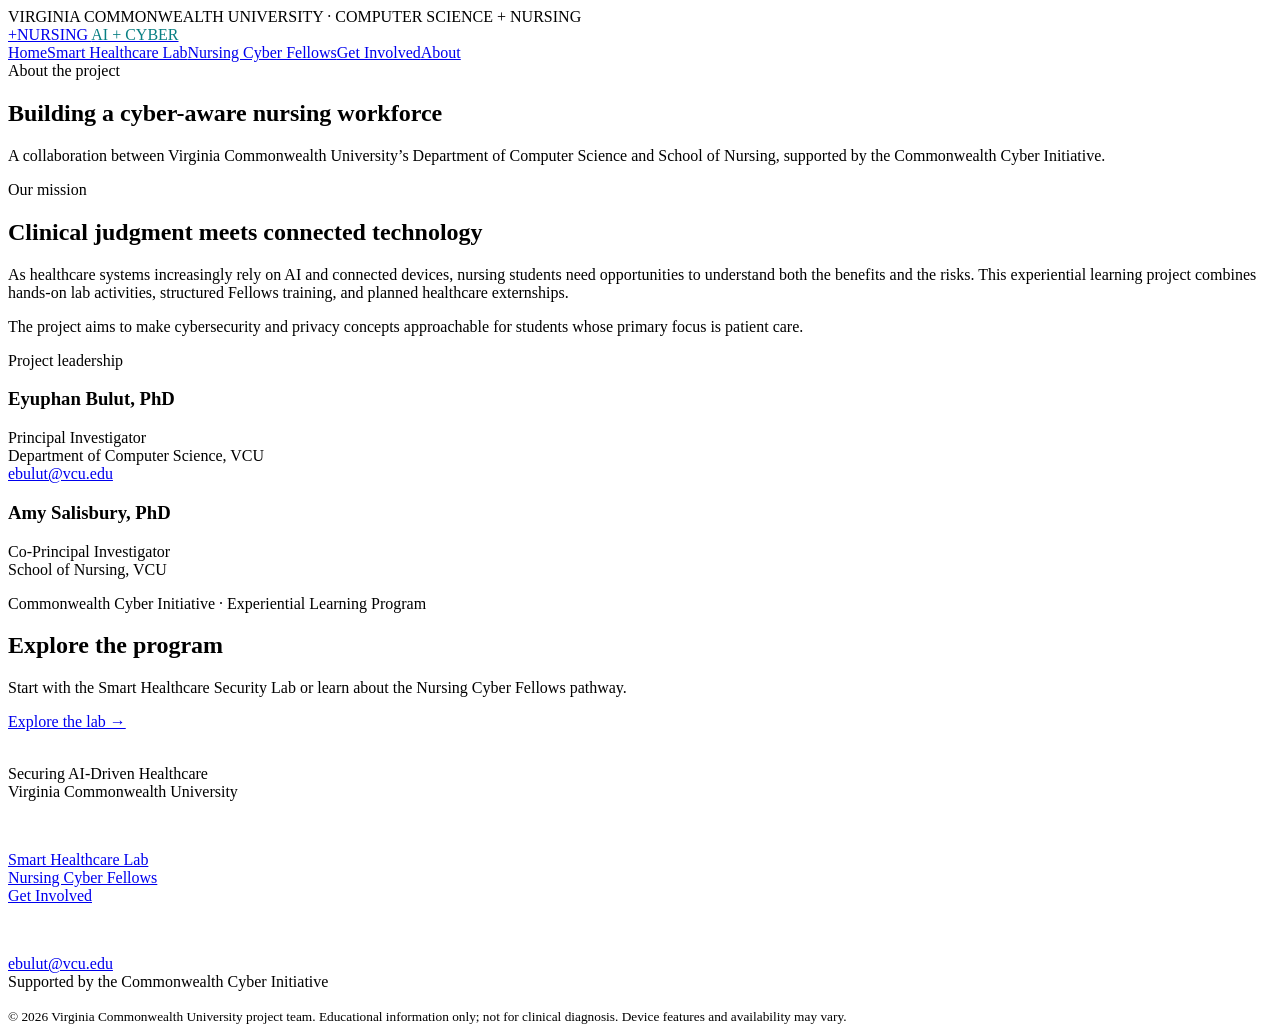
==== about.html @ 28e36e4e "Add files via upload" ====
<!doctype html><html lang="en"><head><meta charset="utf-8"><meta name="viewport" content="width=device-width,initial-scale=1"><meta name="description" content="About the VCU project Securing AI-Driven Healthcare."><title>About | Nursing AI + Cyber</title><link rel="stylesheet" href="assets/style.css"><link rel="icon" href="assets/beam.svg" type="image/svg+xml"></head><body><div class="topline">VIRGINIA COMMONWEALTH UNIVERSITY · COMPUTER SCIENCE + NURSING</div><header class="nav"><div class="container navinner"><a class="brand" href="index.html"><span class="brandmark">+</span><span>NURSING <span style="color:#087f83">AI + CYBER</span></span></a><nav class="links" aria-label="Main navigation"><a class="" href="index.html">Home</a><a class="" href="lab.html">Smart Healthcare Lab</a><a class="" href="fellows.html">Nursing Cyber Fellows</a><a class="" href="get-involved.html">Get Involved</a><a class="active" href="about.html">About</a></nav></div></header><main><section class="pagehead"><div class="container"><div class="eyebrow">About the project</div><h1>Building a cyber-aware nursing workforce</h1><p class="lead">A collaboration between Virginia Commonwealth University’s Department of Computer Science and School of Nursing, supported by the Commonwealth Cyber Initiative.</p></div></section><section class="section"><div class="container"><div class="grid2"><div><div class="eyebrow">Our mission</div><h2>Clinical judgment meets connected technology</h2><p>As healthcare systems increasingly rely on AI and connected devices, nursing students need opportunities to understand both the benefits and the risks. This experiential learning project combines hands-on lab activities, structured Fellows training, and planned healthcare externships.</p><p>The project aims to make cybersecurity and privacy concepts approachable for students whose primary focus is patient care.</p></div><div class="card"><div class="eyebrow">Project leadership</div><h3>Eyuphan Bulut, PhD</h3><p>Principal Investigator<br>Department of Computer Science, VCU<br><a href="mailto:ebulut@vcu.edu">ebulut@vcu.edu</a></p><h3>Amy Salisbury, PhD</h3><p>Co-Principal Investigator<br>School of Nursing, VCU</p><div class="tag">Commonwealth Cyber Initiative · Experiential Learning Program</div></div></div></div></section><section class="section alt"><div class="container"><div class="banner"><div><h2>Explore the program</h2><p>Start with the Smart Healthcare Security Lab or learn about the Nursing Cyber Fellows pathway.</p></div><a class="btn" href="lab.html">Explore the lab →</a></div></div></section></main><footer class="footer"><div class="container"><div class="footergrid"><div><strong style="color:white">Nursing AI + Cyber</strong><p class="mini">Securing AI-Driven Healthcare<br>Virginia Commonwealth University</p></div><div><strong style="color:white">Explore</strong><p class="mini"><a href="lab.html">Smart Healthcare Lab</a><br><a href="fellows.html">Nursing Cyber Fellows</a><br><a href="get-involved.html">Get Involved</a></p></div><div><strong style="color:white">Contact</strong><p class="mini"><a href="mailto:ebulut@vcu.edu">ebulut@vcu.edu</a><br>Supported by the Commonwealth Cyber Initiative</p></div></div><small>© 2026 Virginia Commonwealth University project team. Educational information only; not for clinical diagnosis. Device features and availability may vary.</small></div></footer></body></html>
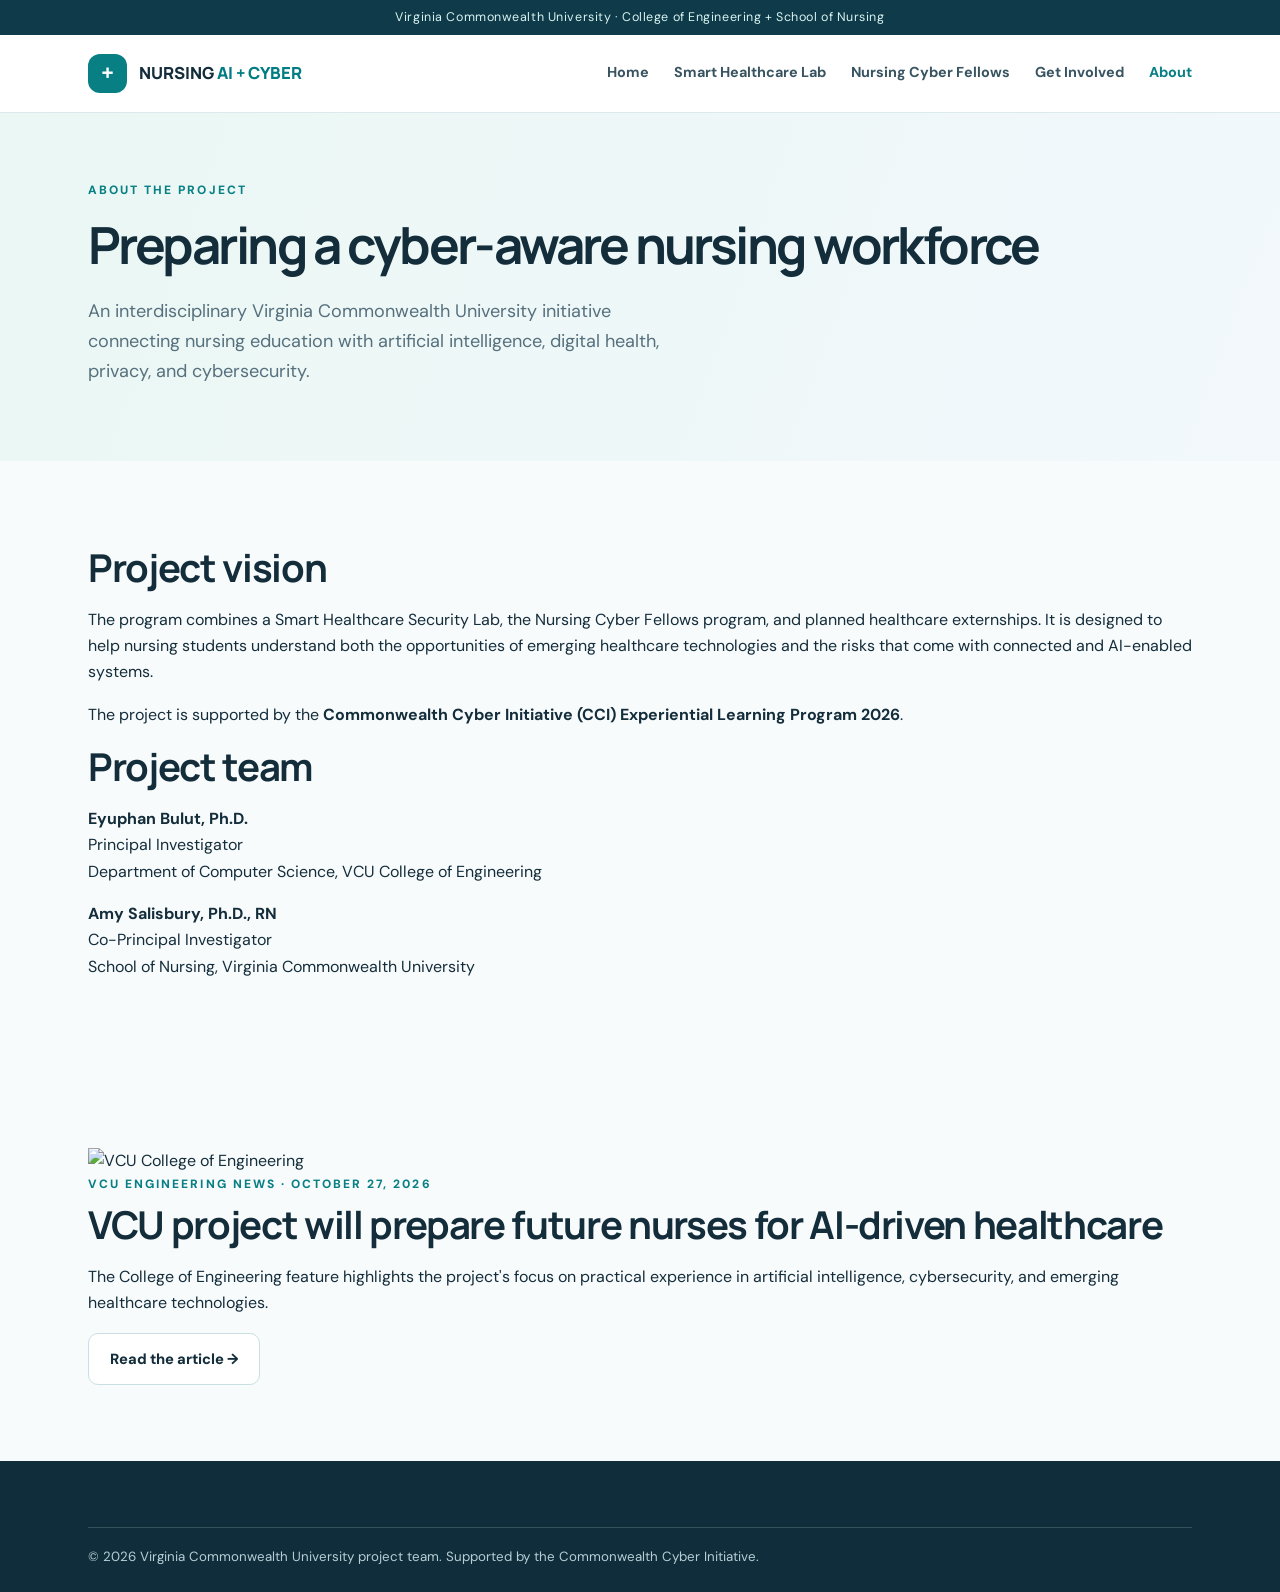
==== commit 469d23df: "Add files via upload" ====
--- a/about.html
+++ b/about.html
@@ -1 +1 @@
-<!doctype html><html lang="en"><head><meta charset="utf-8"><meta name="viewport" content="width=device-width,initial-scale=1"><meta name="description" content="About the VCU project Securing AI-Driven Healthcare."><title>About | Nursing AI + Cyber</title><link rel="stylesheet" href="assets/style.css"><link rel="icon" href="assets/beam.svg" type="image/svg+xml"></head><body><div class="topline">VIRGINIA COMMONWEALTH UNIVERSITY · COMPUTER SCIENCE + NURSING</div><header class="nav"><div class="container navinner"><a class="brand" href="index.html"><span class="brandmark">+</span><span>NURSING <span style="color:#087f83">AI + CYBER</span></span></a><nav class="links" aria-label="Main navigation"><a class="" href="index.html">Home</a><a class="" href="lab.html">Smart Healthcare Lab</a><a class="" href="fellows.html">Nursing Cyber Fellows</a><a class="" href="get-involved.html">Get Involved</a><a class="active" href="about.html">About</a></nav></div></header><main><section class="pagehead"><div class="container"><div class="eyebrow">About the project</div><h1>Building a cyber-aware nursing workforce</h1><p class="lead">A collaboration between Virginia Commonwealth University’s Department of Computer Science and School of Nursing, supported by the Commonwealth Cyber Initiative.</p></div></section><section class="section"><div class="container"><div class="grid2"><div><div class="eyebrow">Our mission</div><h2>Clinical judgment meets connected technology</h2><p>As healthcare systems increasingly rely on AI and connected devices, nursing students need opportunities to understand both the benefits and the risks. This experiential learning project combines hands-on lab activities, structured Fellows training, and planned healthcare externships.</p><p>The project aims to make cybersecurity and privacy concepts approachable for students whose primary focus is patient care.</p></div><div class="card"><div class="eyebrow">Project leadership</div><h3>Eyuphan Bulut, PhD</h3><p>Principal Investigator<br>Department of Computer Science, VCU<br><a href="mailto:ebulut@vcu.edu">ebulut@vcu.edu</a></p><h3>Amy Salisbury, PhD</h3><p>Co-Principal Investigator<br>School of Nursing, VCU</p><div class="tag">Commonwealth Cyber Initiative · Experiential Learning Program</div></div></div></div></section><section class="section alt"><div class="container"><div class="banner"><div><h2>Explore the program</h2><p>Start with the Smart Healthcare Security Lab or learn about the Nursing Cyber Fellows pathway.</p></div><a class="btn" href="lab.html">Explore the lab →</a></div></div></section></main><footer class="footer"><div class="container"><div class="footergrid"><div><strong style="color:white">Nursing AI + Cyber</strong><p class="mini">Securing AI-Driven Healthcare<br>Virginia Commonwealth University</p></div><div><strong style="color:white">Explore</strong><p class="mini"><a href="lab.html">Smart Healthcare Lab</a><br><a href="fellows.html">Nursing Cyber Fellows</a><br><a href="get-involved.html">Get Involved</a></p></div><div><strong style="color:white">Contact</strong><p class="mini"><a href="mailto:ebulut@vcu.edu">ebulut@vcu.edu</a><br>Supported by the Commonwealth Cyber Initiative</p></div></div><small>© 2026 Virginia Commonwealth University project team. Educational information only; not for clinical diagnosis. Device features and availability may vary.</small></div></footer></body></html>+<!doctype html><html lang="en"><head><meta charset="utf-8"><meta name="viewport" content="width=device-width,initial-scale=1"><title>About | Nursing AI + Cyber</title><link rel="stylesheet" href="assets/style.css"></head><body><div class="topline">Virginia Commonwealth University · College of Engineering + School of Nursing</div><header class="nav"><div class="container navinner"><a class="brand" href="index.html"><span class="brandmark">+</span><span>NURSING <span style="color:#007c83">AI + CYBER</span></span></a><nav class="links"><a href="index.html">Home</a><a href="lab.html">Smart Healthcare Lab</a><a href="fellows.html">Nursing Cyber Fellows</a><a href="get-involved.html">Get Involved</a><a class="active" href="about.html">About</a></nav></div></header><main><section class="pagehead"><div class="container"><div class="eyebrow">About the project</div><h1>Preparing a cyber-aware nursing workforce</h1><p class="lead">An interdisciplinary Virginia Commonwealth University initiative connecting nursing education with artificial intelligence, digital health, privacy, and cybersecurity.</p></div></section><section class="section"><div class="container"><div class="two-col"><div><h2>Project vision</h2><p>The program combines a Smart Healthcare Security Lab, the Nursing Cyber Fellows program, and planned healthcare externships. It is designed to help nursing students understand both the opportunities of emerging healthcare technologies and the risks that come with connected and AI-enabled systems.</p><p>The project is supported by the <strong>Commonwealth Cyber Initiative (CCI) Experiential Learning Program 2026</strong>.</p></div><div><h2>Project team</h2><p><strong>Eyuphan Bulut, Ph.D.</strong><br>Principal Investigator<br>Department of Computer Science, VCU College of Engineering</p><p><strong>Amy Salisbury, Ph.D., RN</strong><br>Co-Principal Investigator<br>School of Nursing, Virginia Commonwealth University</p></div></div></div></section><section class="section soft"><div class="container"><div class="news-card"><img src="https://blogs.vcu.edu/engineering/wp-content/uploads/sites/1088/2023/09/cropped-ERB-front-day.jpg" alt="VCU College of Engineering"><div class="body"><div class="eyebrow">VCU Engineering News · October 27, 2026</div><h2>VCU project will prepare future nurses for AI-driven healthcare</h2><p>The College of Engineering feature highlights the project's focus on practical experience in artificial intelligence, cybersecurity, and emerging healthcare technologies.</p><a class="btn secondary" target="_blank" rel="noopener" href="https://blogs.vcu.edu/engineering/2026/10/27/vcu-project-will-prepare-future-nurses-for-ai-driven-healthcare/">Read the article →</a></div></div></div></section></main><footer class="footer"><div class="container"><small>© 2026 Virginia Commonwealth University project team. Supported by the Commonwealth Cyber Initiative.</small></div></footer></body></html>
--- a/assets/style.css
+++ b/assets/style.css
@@ -0,0 +1,2 @@
+@import url('https://fonts.googleapis.com/css2?family=DM+Sans:wght@400;500;600;700&family=Manrope:wght@400;500;600;700;800&display=swap');
+:root{--ink:#142d3b;--muted:#57707d;--teal:#087f83;--mint:#e9f7f3;--blue:#eaf2fa;--border:#dce9ed;--bg:#f8fbfc;--white:#fff}*{box-sizing:border-box}html{scroll-behavior:smooth}body{margin:0;background:var(--bg);color:var(--ink);font-family:'DM Sans',Arial,sans-serif;line-height:1.65}h1,h2,h3,.brand{font-family:Manrope,Arial,sans-serif;line-height:1.19}h1{font-size:clamp(2.5rem,5vw,4.4rem);letter-spacing:-.05em;margin:14px 0 22px}h2{font-size:clamp(1.8rem,3vw,2.55rem);letter-spacing:-.035em;margin:8px 0 16px}h3{font-size:1.15rem;margin:8px 0 9px}p{margin:0 0 16px}a{color:var(--teal)}.container{max-width:1160px;margin:auto;padding:0 28px}.topline{background:#0e3a4a;color:#d9f3f0;text-align:center;font-size:.78rem;padding:7px 15px;letter-spacing:.045em}.nav{background:#fff;border-bottom:1px solid var(--border);position:sticky;top:0;z-index:20}.navinner{display:flex;align-items:center;justify-content:space-between;gap:20px;min-height:77px}.brand{font-weight:800;font-size:1.04rem;text-decoration:none;color:var(--ink);display:flex;align-items:center;gap:12px}.brandmark{width:39px;height:39px;border-radius:12px;background:var(--teal);color:#fff;display:grid;place-items:center;font-size:23px}.links{display:flex;align-items:center;gap:25px}.links a{text-decoration:none;color:#385461;font-size:.9rem;font-weight:700}.links a.active,.links a:hover{color:var(--teal)}.links a.navcta{background:var(--ink);color:#fff;padding:10px 16px;border-radius:9px}.hero{background:linear-gradient(125deg,#f3faf9 0%,#fff 65%,#e9f3f8 100%);padding:86px 0 78px;overflow:hidden}.hero-grid{display:grid;grid-template-columns:1.06fr .94fr;gap:50px;align-items:center}.eyebrow{text-transform:uppercase;color:var(--teal);font-size:.75rem;font-weight:800;letter-spacing:.17em}.lead{font-size:1.13rem;color:var(--muted);max-width:610px}.actions{display:flex;gap:12px;flex-wrap:wrap;margin-top:28px}.btn{display:inline-block;background:var(--teal);color:#fff;text-decoration:none;padding:13px 21px;border-radius:10px;font-weight:800;font-size:.92rem}.btn.secondary{background:#fff;border:1px solid #c9dfe3;color:var(--ink)}.heroart{width:100%;height:auto;filter:drop-shadow(0 22px 36px rgba(13,69,79,.12))}.section{padding:76px 0}.section.alt{background:#fff}.sectionhead{max-width:720px;margin-bottom:30px}.sub{color:var(--muted);font-size:1.04rem}.grid3{display:grid;grid-template-columns:repeat(3,1fr);gap:19px}.grid2{display:grid;grid-template-columns:repeat(2,1fr);gap:19px}.card{background:#fff;border:1px solid var(--border);border-radius:17px;padding:27px;box-shadow:0 8px 24px rgba(20,60,70,.035)}.alt .card{background:#f9fcfd}.num{font-family:Manrope;font-size:2rem;color:var(--teal);font-weight:800}.pill{display:inline-block;background:#e8f5f2;color:#087f83;border-radius:30px;padding:5px 11px;font-size:.72rem;font-weight:800;letter-spacing:.04em}.card p,.muted{color:var(--muted)}.textlink{font-weight:800;text-decoration:none}.stats{display:grid;grid-template-columns:repeat(3,1fr);gap:25px;padding:29px 0;border-top:1px solid var(--border);border-bottom:1px solid var(--border)}.stat strong{font-size:1.75rem;font-family:Manrope;display:block}.stat span{color:var(--muted);font-size:.9rem}.banner{background:#123c4a;color:#fff;border-radius:22px;padding:38px 42px;display:flex;align-items:center;justify-content:space-between;gap:30px}.banner p{color:#cce4e6}.banner .btn{background:#fff;color:#123c4a}.footer{background:#102d3b;color:#b7ced6;padding:40px 0 24px}.footer a{color:#d7f3f0}.footergrid{display:flex;justify-content:space-between;gap:25px;flex-wrap:wrap}.footer small{display:block;margin-top:26px;border-top:1px solid #35515c;padding-top:18px}.pagehead{background:linear-gradient(110deg,#eaf7f4,#f2f8fc);padding:68px 0 58px}.pagehead h1{font-size:clamp(2.3rem,4vw,3.4rem)}.devicegrid{display:grid;grid-template-columns:repeat(2,1fr);gap:18px}.device{display:flex;gap:20px;align-items:flex-start}.device-icon{flex:0 0 75px;width:75px;height:75px;background:#e7f4f5;border-radius:17px;display:grid;place-items:center}.device-icon img{width:57px;height:57px}.device h3{margin-top:0}.device p{font-size:.92rem}.device .question{font-size:.87rem;border-top:1px solid var(--border);padding-top:11px;color:#345967}.tag{font-size:.75rem;font-weight:800;color:var(--teal);letter-spacing:.06em;text-transform:uppercase}.notice{border-left:4px solid var(--teal);background:#eaf7f4;padding:16px 20px;border-radius:0 10px 10px 0;color:#315662}.steps{counter-reset:step}.step{padding:17px 0;border-bottom:1px solid var(--border)}.step strong{color:var(--teal)}.placeholder{border:1px dashed #91b9bd;background:#f3faf9;border-radius:13px;padding:22px;color:#416772}.iconrow{display:flex;align-items:center;gap:14px}.iconrow img{width:70px;height:70px}.mini{font-size:.85rem}.menu{display:none}a:focus-visible,button:focus-visible{outline:3px solid #e8ad40;outline-offset:3px}@media(max-width:800px){.hero-grid,.grid3,.grid2,.devicegrid{grid-template-columns:1fr}.hero{padding:55px 0}.heroart{max-height:360px}.links{gap:12px;flex-wrap:wrap;justify-content:flex-end}.links a{font-size:.79rem}.brand{font-size:.88rem}.navinner{padding-top:12px;padding-bottom:12px}.banner{display:block}.banner .btn{margin-top:15px}.stats{grid-template-columns:1fr;gap:12px}.section{padding:55px 0}}@media(max-width:520px){.container{padding:0 19px}.navinner{display:block}.links{justify-content:flex-start;margin-top:12px;gap:14px}.links a.navcta{padding:6px 9px}.device{gap:12px}.device-icon{flex-basis:58px;width:58px;height:58px}.device-icon img{width:46px;height:46px}.card{padding:21px}.banner{padding:28px}}
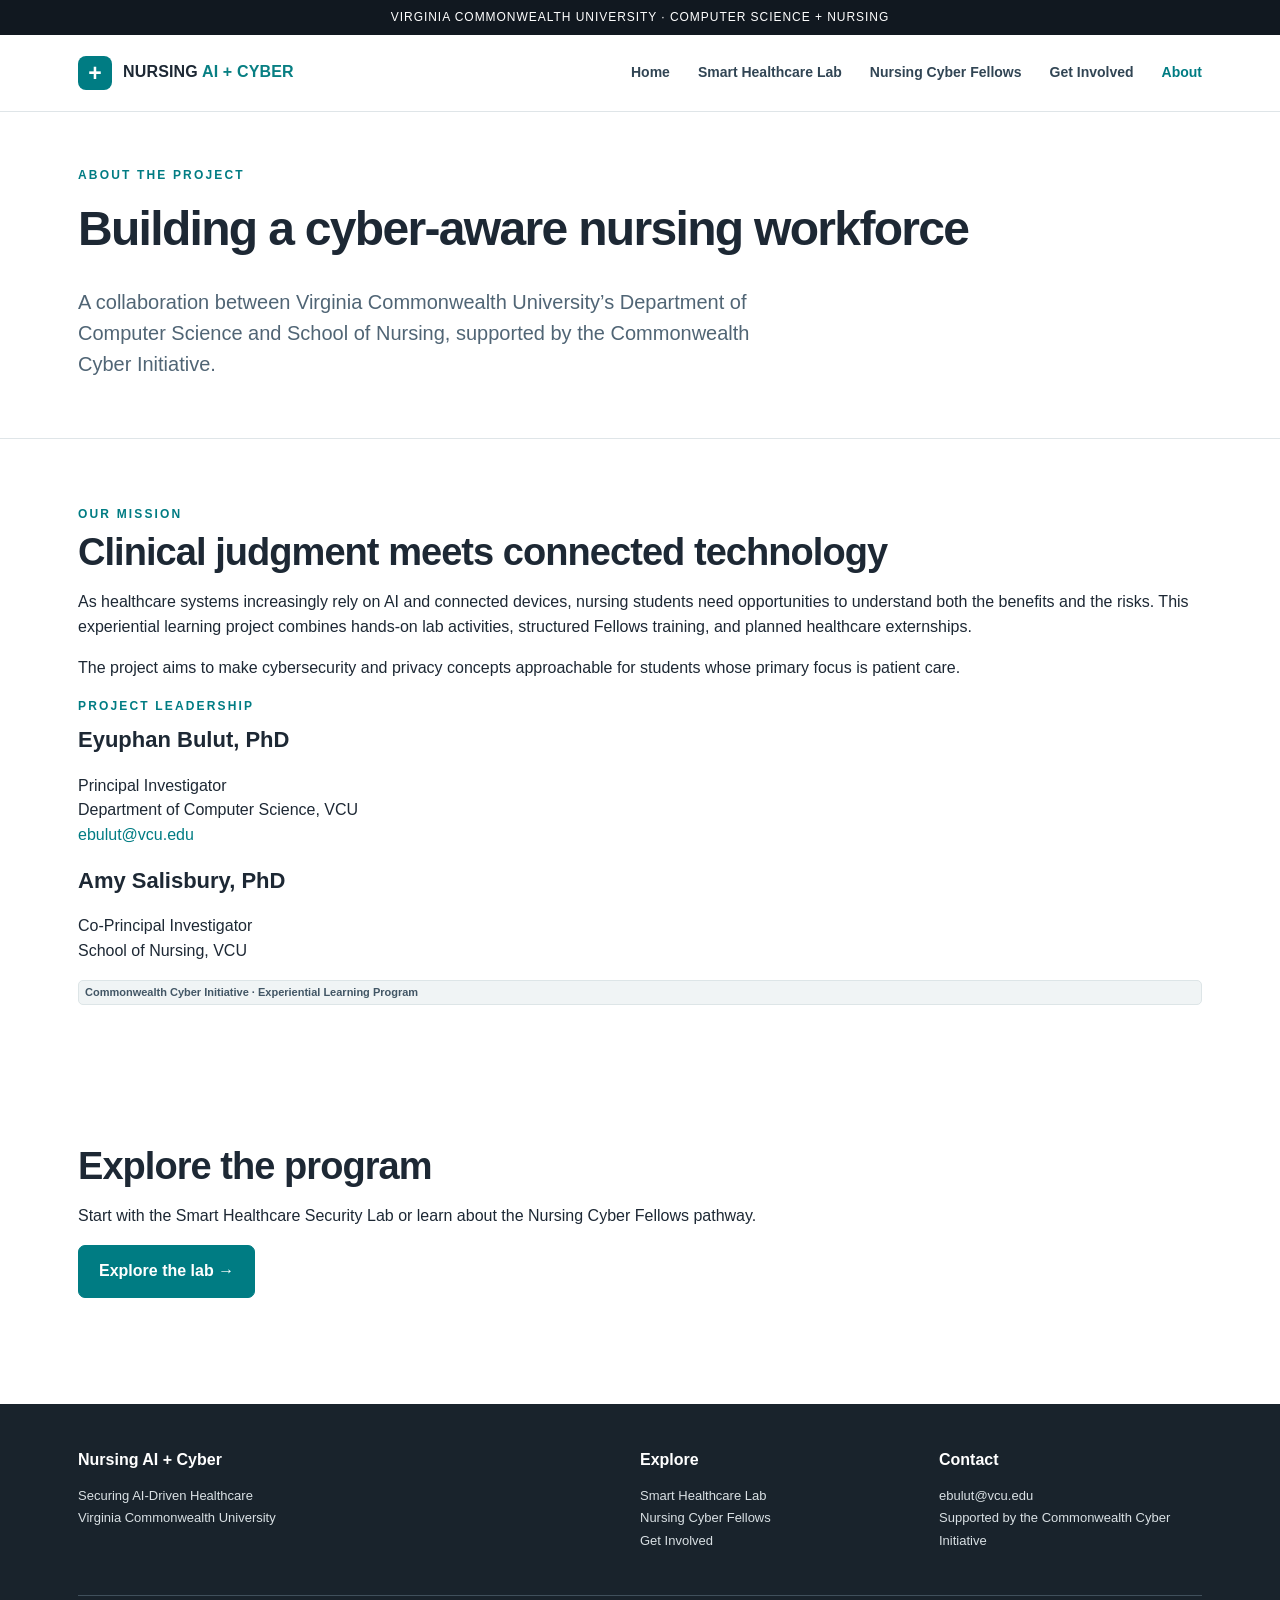
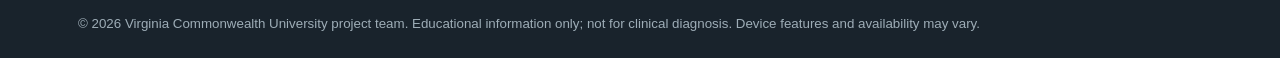
==== commit 096d3f78: "Add files via upload" ====
--- a/about.html
+++ b/about.html
@@ -1 +1 @@
-<!doctype html><html lang="en"><head><meta charset="utf-8"><meta name="viewport" content="width=device-width,initial-scale=1"><title>About | Nursing AI + Cyber</title><link rel="stylesheet" href="assets/style.css"></head><body><div class="topline">Virginia Commonwealth University · College of Engineering + School of Nursing</div><header class="nav"><div class="container navinner"><a class="brand" href="index.html"><span class="brandmark">+</span><span>NURSING <span style="color:#007c83">AI + CYBER</span></span></a><nav class="links"><a href="index.html">Home</a><a href="lab.html">Smart Healthcare Lab</a><a href="fellows.html">Nursing Cyber Fellows</a><a href="get-involved.html">Get Involved</a><a class="active" href="about.html">About</a></nav></div></header><main><section class="pagehead"><div class="container"><div class="eyebrow">About the project</div><h1>Preparing a cyber-aware nursing workforce</h1><p class="lead">An interdisciplinary Virginia Commonwealth University initiative connecting nursing education with artificial intelligence, digital health, privacy, and cybersecurity.</p></div></section><section class="section"><div class="container"><div class="two-col"><div><h2>Project vision</h2><p>The program combines a Smart Healthcare Security Lab, the Nursing Cyber Fellows program, and planned healthcare externships. It is designed to help nursing students understand both the opportunities of emerging healthcare technologies and the risks that come with connected and AI-enabled systems.</p><p>The project is supported by the <strong>Commonwealth Cyber Initiative (CCI) Experiential Learning Program 2026</strong>.</p></div><div><h2>Project team</h2><p><strong>Eyuphan Bulut, Ph.D.</strong><br>Principal Investigator<br>Department of Computer Science, VCU College of Engineering</p><p><strong>Amy Salisbury, Ph.D., RN</strong><br>Co-Principal Investigator<br>School of Nursing, Virginia Commonwealth University</p></div></div></div></section><section class="section soft"><div class="container"><div class="news-card"><img src="https://blogs.vcu.edu/engineering/wp-content/uploads/sites/1088/2023/09/cropped-ERB-front-day.jpg" alt="VCU College of Engineering"><div class="body"><div class="eyebrow">VCU Engineering News · October 27, 2026</div><h2>VCU project will prepare future nurses for AI-driven healthcare</h2><p>The College of Engineering feature highlights the project's focus on practical experience in artificial intelligence, cybersecurity, and emerging healthcare technologies.</p><a class="btn secondary" target="_blank" rel="noopener" href="https://blogs.vcu.edu/engineering/2026/10/27/vcu-project-will-prepare-future-nurses-for-ai-driven-healthcare/">Read the article →</a></div></div></div></section></main><footer class="footer"><div class="container"><small>© 2026 Virginia Commonwealth University project team. Supported by the Commonwealth Cyber Initiative.</small></div></footer></body></html>
+<!doctype html><html lang="en"><head><meta charset="utf-8"><meta name="viewport" content="width=device-width,initial-scale=1"><meta name="description" content="About the VCU project Securing AI-Driven Healthcare."><title>About | Nursing AI + Cyber</title><link rel="stylesheet" href="assets/style.css"><link rel="icon" href="assets/beam.svg" type="image/svg+xml"></head><body><div class="topline">VIRGINIA COMMONWEALTH UNIVERSITY · COMPUTER SCIENCE + NURSING</div><header class="nav"><div class="container navinner"><a class="brand" href="index.html"><span class="brandmark">+</span><span>NURSING <span style="color:#087f83">AI + CYBER</span></span></a><nav class="links" aria-label="Main navigation"><a class="" href="index.html">Home</a><a class="" href="lab.html">Smart Healthcare Lab</a><a class="" href="fellows.html">Nursing Cyber Fellows</a><a class="" href="get-involved.html">Get Involved</a><a class="active" href="about.html">About</a></nav></div></header><main><section class="pagehead"><div class="container"><div class="eyebrow">About the project</div><h1>Building a cyber-aware nursing workforce</h1><p class="lead">A collaboration between Virginia Commonwealth University’s Department of Computer Science and School of Nursing, supported by the Commonwealth Cyber Initiative.</p></div></section><section class="section"><div class="container"><div class="grid2"><div><div class="eyebrow">Our mission</div><h2>Clinical judgment meets connected technology</h2><p>As healthcare systems increasingly rely on AI and connected devices, nursing students need opportunities to understand both the benefits and the risks. This experiential learning project combines hands-on lab activities, structured Fellows training, and planned healthcare externships.</p><p>The project aims to make cybersecurity and privacy concepts approachable for students whose primary focus is patient care.</p></div><div class="card"><div class="eyebrow">Project leadership</div><h3>Eyuphan Bulut, PhD</h3><p>Principal Investigator<br>Department of Computer Science, VCU<br><a href="mailto:ebulut@vcu.edu">ebulut@vcu.edu</a></p><h3>Amy Salisbury, PhD</h3><p>Co-Principal Investigator<br>School of Nursing, VCU</p><div class="tag">Commonwealth Cyber Initiative · Experiential Learning Program</div></div></div></div></section><section class="section alt"><div class="container"><div class="banner"><div><h2>Explore the program</h2><p>Start with the Smart Healthcare Security Lab or learn about the Nursing Cyber Fellows pathway.</p></div><a class="btn" href="lab.html">Explore the lab →</a></div></div></section></main><footer class="footer"><div class="container"><div class="footergrid"><div><strong style="color:white">Nursing AI + Cyber</strong><p class="mini">Securing AI-Driven Healthcare<br>Virginia Commonwealth University</p></div><div><strong style="color:white">Explore</strong><p class="mini"><a href="lab.html">Smart Healthcare Lab</a><br><a href="fellows.html">Nursing Cyber Fellows</a><br><a href="get-involved.html">Get Involved</a></p></div><div><strong style="color:white">Contact</strong><p class="mini"><a href="mailto:ebulut@vcu.edu">ebulut@vcu.edu</a><br>Supported by the Commonwealth Cyber Initiative</p></div></div><small>© 2026 Virginia Commonwealth University project team. Educational information only; not for clinical diagnosis. Device features and availability may vary.</small></div></footer></body></html>
--- a/assets/style.css
+++ b/assets/style.css
@@ -1,2 +1,4 @@
-@import url('https://fonts.googleapis.com/css2?family=DM+Sans:wght@400;500;600;700&family=Manrope:wght@400;500;600;700;800&display=swap');
-:root{--ink:#142d3b;--muted:#57707d;--teal:#087f83;--mint:#e9f7f3;--blue:#eaf2fa;--border:#dce9ed;--bg:#f8fbfc;--white:#fff}*{box-sizing:border-box}html{scroll-behavior:smooth}body{margin:0;background:var(--bg);color:var(--ink);font-family:'DM Sans',Arial,sans-serif;line-height:1.65}h1,h2,h3,.brand{font-family:Manrope,Arial,sans-serif;line-height:1.19}h1{font-size:clamp(2.5rem,5vw,4.4rem);letter-spacing:-.05em;margin:14px 0 22px}h2{font-size:clamp(1.8rem,3vw,2.55rem);letter-spacing:-.035em;margin:8px 0 16px}h3{font-size:1.15rem;margin:8px 0 9px}p{margin:0 0 16px}a{color:var(--teal)}.container{max-width:1160px;margin:auto;padding:0 28px}.topline{background:#0e3a4a;color:#d9f3f0;text-align:center;font-size:.78rem;padding:7px 15px;letter-spacing:.045em}.nav{background:#fff;border-bottom:1px solid var(--border);position:sticky;top:0;z-index:20}.navinner{display:flex;align-items:center;justify-content:space-between;gap:20px;min-height:77px}.brand{font-weight:800;font-size:1.04rem;text-decoration:none;color:var(--ink);display:flex;align-items:center;gap:12px}.brandmark{width:39px;height:39px;border-radius:12px;background:var(--teal);color:#fff;display:grid;place-items:center;font-size:23px}.links{display:flex;align-items:center;gap:25px}.links a{text-decoration:none;color:#385461;font-size:.9rem;font-weight:700}.links a.active,.links a:hover{color:var(--teal)}.links a.navcta{background:var(--ink);color:#fff;padding:10px 16px;border-radius:9px}.hero{background:linear-gradient(125deg,#f3faf9 0%,#fff 65%,#e9f3f8 100%);padding:86px 0 78px;overflow:hidden}.hero-grid{display:grid;grid-template-columns:1.06fr .94fr;gap:50px;align-items:center}.eyebrow{text-transform:uppercase;color:var(--teal);font-size:.75rem;font-weight:800;letter-spacing:.17em}.lead{font-size:1.13rem;color:var(--muted);max-width:610px}.actions{display:flex;gap:12px;flex-wrap:wrap;margin-top:28px}.btn{display:inline-block;background:var(--teal);color:#fff;text-decoration:none;padding:13px 21px;border-radius:10px;font-weight:800;font-size:.92rem}.btn.secondary{background:#fff;border:1px solid #c9dfe3;color:var(--ink)}.heroart{width:100%;height:auto;filter:drop-shadow(0 22px 36px rgba(13,69,79,.12))}.section{padding:76px 0}.section.alt{background:#fff}.sectionhead{max-width:720px;margin-bottom:30px}.sub{color:var(--muted);font-size:1.04rem}.grid3{display:grid;grid-template-columns:repeat(3,1fr);gap:19px}.grid2{display:grid;grid-template-columns:repeat(2,1fr);gap:19px}.card{background:#fff;border:1px solid var(--border);border-radius:17px;padding:27px;box-shadow:0 8px 24px rgba(20,60,70,.035)}.alt .card{background:#f9fcfd}.num{font-family:Manrope;font-size:2rem;color:var(--teal);font-weight:800}.pill{display:inline-block;background:#e8f5f2;color:#087f83;border-radius:30px;padding:5px 11px;font-size:.72rem;font-weight:800;letter-spacing:.04em}.card p,.muted{color:var(--muted)}.textlink{font-weight:800;text-decoration:none}.stats{display:grid;grid-template-columns:repeat(3,1fr);gap:25px;padding:29px 0;border-top:1px solid var(--border);border-bottom:1px solid var(--border)}.stat strong{font-size:1.75rem;font-family:Manrope;display:block}.stat span{color:var(--muted);font-size:.9rem}.banner{background:#123c4a;color:#fff;border-radius:22px;padding:38px 42px;display:flex;align-items:center;justify-content:space-between;gap:30px}.banner p{color:#cce4e6}.banner .btn{background:#fff;color:#123c4a}.footer{background:#102d3b;color:#b7ced6;padding:40px 0 24px}.footer a{color:#d7f3f0}.footergrid{display:flex;justify-content:space-between;gap:25px;flex-wrap:wrap}.footer small{display:block;margin-top:26px;border-top:1px solid #35515c;padding-top:18px}.pagehead{background:linear-gradient(110deg,#eaf7f4,#f2f8fc);padding:68px 0 58px}.pagehead h1{font-size:clamp(2.3rem,4vw,3.4rem)}.devicegrid{display:grid;grid-template-columns:repeat(2,1fr);gap:18px}.device{display:flex;gap:20px;align-items:flex-start}.device-icon{flex:0 0 75px;width:75px;height:75px;background:#e7f4f5;border-radius:17px;display:grid;place-items:center}.device-icon img{width:57px;height:57px}.device h3{margin-top:0}.device p{font-size:.92rem}.device .question{font-size:.87rem;border-top:1px solid var(--border);padding-top:11px;color:#345967}.tag{font-size:.75rem;font-weight:800;color:var(--teal);letter-spacing:.06em;text-transform:uppercase}.notice{border-left:4px solid var(--teal);background:#eaf7f4;padding:16px 20px;border-radius:0 10px 10px 0;color:#315662}.steps{counter-reset:step}.step{padding:17px 0;border-bottom:1px solid var(--border)}.step strong{color:var(--teal)}.placeholder{border:1px dashed #91b9bd;background:#f3faf9;border-radius:13px;padding:22px;color:#416772}.iconrow{display:flex;align-items:center;gap:14px}.iconrow img{width:70px;height:70px}.mini{font-size:.85rem}.menu{display:none}a:focus-visible,button:focus-visible{outline:3px solid #e8ad40;outline-offset:3px}@media(max-width:800px){.hero-grid,.grid3,.grid2,.devicegrid{grid-template-columns:1fr}.hero{padding:55px 0}.heroart{max-height:360px}.links{gap:12px;flex-wrap:wrap;justify-content:flex-end}.links a{font-size:.79rem}.brand{font-size:.88rem}.navinner{padding-top:12px;padding-bottom:12px}.banner{display:block}.banner .btn{margin-top:15px}.stats{grid-template-columns:1fr;gap:12px}.section{padding:55px 0}}@media(max-width:520px){.container{padding:0 19px}.navinner{display:block}.links{justify-content:flex-start;margin-top:12px;gap:14px}.links a.navcta{padding:6px 9px}.device{gap:12px}.device-icon{flex-basis:58px;width:58px;height:58px}.device-icon img{width:46px;height:46px}.card{padding:21px}.banner{padding:28px}}
+:root{--ink:#1d2834;--muted:#617180;--teal:#007c83;--teal-dark:#07535b;--gold:#f8b300;--line:#dfe5e8;--soft:#f6f8f8;--white:#fff;--max:1180px}
+*{box-sizing:border-box}html{scroll-behavior:smooth}body{margin:0;font-family:Arial,Helvetica,sans-serif;color:var(--ink);background:#fff;line-height:1.55}a{color:var(--teal);text-decoration:none}a:hover{text-decoration:underline}img{max-width:100%;display:block}.container{max-width:var(--max);margin:auto;padding:0 28px}.topline{background:#111820;color:white;text-align:center;padding:8px 18px;font-size:12px;letter-spacing:.08em;text-transform:uppercase}.nav{background:white;border-bottom:1px solid var(--line);position:sticky;top:0;z-index:10}.navinner{display:flex;align-items:center;justify-content:space-between;min-height:76px;gap:24px}.brand{display:flex;align-items:center;gap:11px;font-weight:800;color:var(--ink);letter-spacing:.01em}.brandmark{width:34px;height:34px;border-radius:8px;background:var(--teal);color:white;display:grid;place-items:center;font-size:23px}.links{display:flex;gap:28px;align-items:center}.links a{color:#314554;font-weight:700;font-size:14px}.links a.active{color:var(--teal)}.hero{padding:70px 0 64px;background:white}.hero-grid{display:grid;grid-template-columns:1.05fr .95fr;gap:62px;align-items:center}.hero h1{font-size:58px;line-height:1.03;margin:10px 0 24px;letter-spacing:-.04em;max-width:700px}.eyebrow{font-size:12px;text-transform:uppercase;letter-spacing:.18em;color:var(--teal);font-weight:800}.lead{font-size:20px;color:#506575;max-width:720px}.hero-photo{border-radius:18px;overflow:hidden;aspect-ratio:4/3;background:#e9eef0}.hero-photo img{width:100%;height:100%;object-fit:cover}.caption{font-size:11px;color:#788793;margin-top:7px}.actions{display:flex;gap:12px;flex-wrap:wrap;margin-top:28px}.btn{display:inline-flex;align-items:center;justify-content:center;padding:13px 20px;border-radius:7px;background:var(--teal);color:white;font-weight:800;border:1px solid var(--teal)}.btn:hover{background:var(--teal-dark);text-decoration:none}.btn.secondary{background:white;color:var(--ink);border-color:#c7d2d7}.section{padding:66px 0}.section.soft{background:var(--soft)}.sectionhead{max-width:760px;margin-bottom:32px}.section h2{font-size:38px;line-height:1.14;letter-spacing:-.025em;margin:8px 0 12px}.section h3{margin:8px 0;font-size:22px}.sub{color:var(--muted);font-size:17px}.path-grid{display:grid;grid-template-columns:repeat(3,1fr);gap:20px}.visual-card{border:1px solid var(--line);background:white;border-radius:12px;overflow:hidden}.visual-card img{width:100%;height:180px;object-fit:cover}.visual-card .body{padding:22px}.step{font-weight:800;color:var(--teal);font-size:12px;letter-spacing:.12em;text-transform:uppercase}.news-card{display:grid;grid-template-columns:260px 1fr;gap:28px;border:1px solid var(--line);border-radius:12px;overflow:hidden;background:#fff}.news-card img{width:100%;height:100%;min-height:210px;object-fit:cover}.news-card .body{padding:28px 28px 28px 0}.stats{display:grid;grid-template-columns:repeat(3,1fr);gap:0;border:1px solid var(--line);border-radius:10px;overflow:hidden}.stat{padding:25px;border-right:1px solid var(--line)}.stat:last-child{border-right:0}.stat strong{display:block;font-size:30px;color:var(--teal)}.stat span{color:var(--muted)}.device-section{margin-top:42px}.room-title{display:flex;gap:14px;align-items:center;padding-bottom:12px;border-bottom:2px solid #dfe6e8}.room-badge{background:#eef7f7;color:var(--teal-dark);font-weight:800;padding:6px 10px;border-radius:6px;font-size:12px;text-transform:uppercase;letter-spacing:.06em}.device-grid{display:grid;grid-template-columns:repeat(2,1fr);gap:22px;margin-top:24px}.device-card{display:grid;grid-template-columns:180px 1fr;gap:20px;border:1px solid var(--line);border-radius:12px;padding:18px;background:#fff}.device-img{height:160px;border-radius:9px;background:#f5f6f6;display:flex;align-items:center;justify-content:center;overflow:hidden}.device-img img{width:100%;height:100%;object-fit:contain}.device-card h3{font-size:20px;margin:0 0 5px}.tagrow{display:flex;gap:7px;flex-wrap:wrap;margin:8px 0 10px}.tag{font-size:11px;font-weight:800;background:#f0f4f5;border:1px solid #dde5e7;border-radius:5px;padding:3px 6px;color:#425665}.question{background:#f6f8f8;border-left:3px solid var(--teal);padding:10px 12px;margin-top:12px;font-size:14px}.compare{display:grid;grid-template-columns:1fr 1fr;gap:18px;margin-top:18px}.compare>div{border:1px solid var(--line);padding:20px;border-radius:10px;background:#fff}.module-grid{display:grid;grid-template-columns:repeat(3,1fr);gap:20px}.module{border-top:4px solid var(--teal);background:#fff;border-left:1px solid var(--line);border-right:1px solid var(--line);border-bottom:1px solid var(--line);padding:22px;border-radius:7px}.callout{padding:24px 28px;border-radius:10px;background:#eef7f7;border:1px solid #cfe4e5}.two-col{display:grid;grid-template-columns:1fr 1fr;gap:38px}.simple-list{padding-left:18px}.footer{background:#19232c;color:#d9e0e4;padding:44px 0 24px;margin-top:40px}.footergrid{display:grid;grid-template-columns:2fr 1fr 1fr;gap:36px}.footer a{color:#d9e0e4}.mini{font-size:13px;line-height:1.7}.footer small{display:block;border-top:1px solid #40505c;margin-top:30px;padding-top:18px;color:#9eadb7}.source-note{font-size:11px;color:#788793;margin-top:20px}.pagehead{padding:54px 0 38px;border-bottom:1px solid var(--line);background:#fff}.pagehead h1{font-size:48px;letter-spacing:-.035em;margin:8px 0 12px}.quote{font-size:24px;line-height:1.4;border-left:4px solid var(--gold);padding-left:22px;color:#334853}.cta-bar{display:flex;justify-content:space-between;gap:24px;align-items:center;background:#f5f7f7;border:1px solid var(--line);border-radius:10px;padding:24px 28px}.mobile-note{display:none}
+@media(max-width:900px){.links{display:none}.hero-grid,.news-card,.two-col{grid-template-columns:1fr}.hero h1{font-size:44px}.path-grid,.module-grid,.stats{grid-template-columns:1fr}.stat{border-right:0;border-bottom:1px solid var(--line)}.stat:last-child{border-bottom:0}.device-grid{grid-template-columns:1fr}.news-card .body{padding:24px}.news-card img{max-height:260px}.footergrid{grid-template-columns:1fr}.mobile-note{display:block}.pagehead h1{font-size:40px}}
+@media(max-width:560px){.container{padding:0 18px}.hero{padding:48px 0}.hero h1{font-size:38px}.section{padding:48px 0}.section h2{font-size:31px}.device-card{grid-template-columns:1fr}.device-img{height:200px}.compare{grid-template-columns:1fr}.cta-bar{align-items:flex-start;flex-direction:column}}
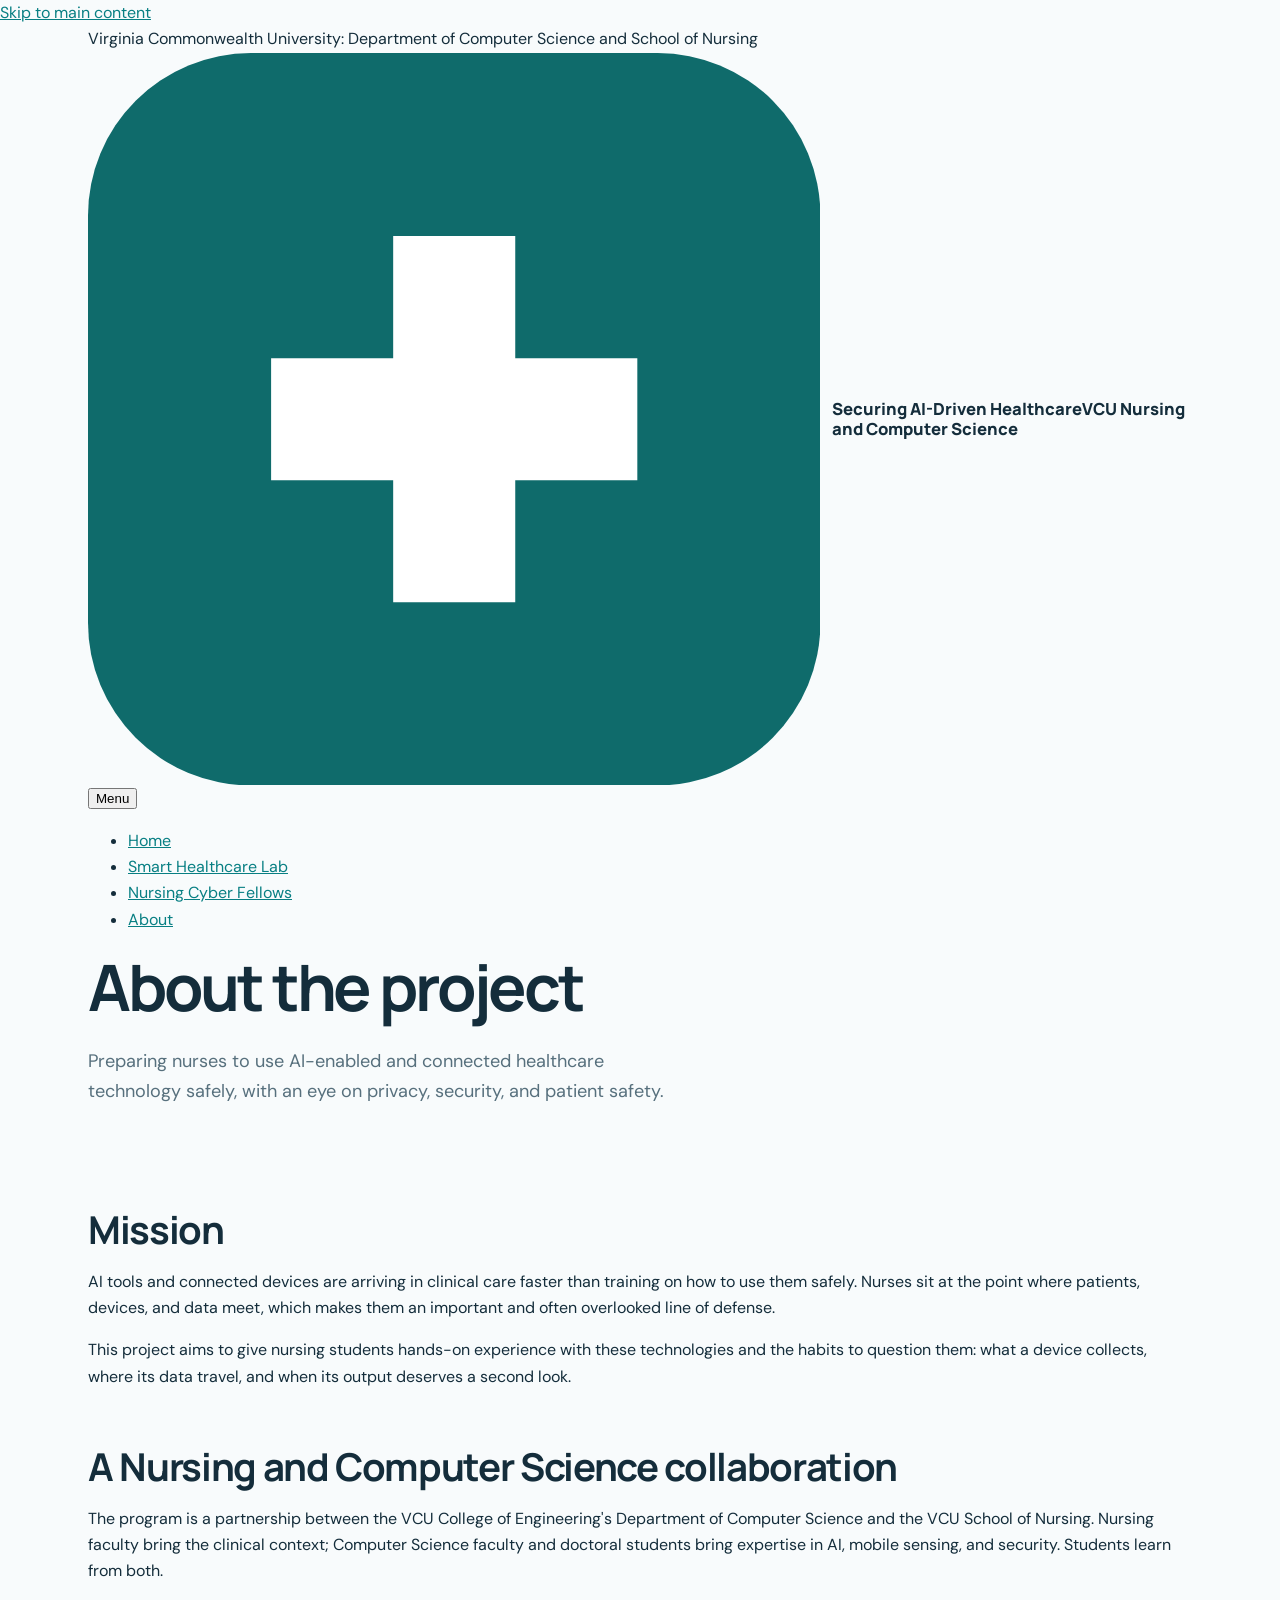
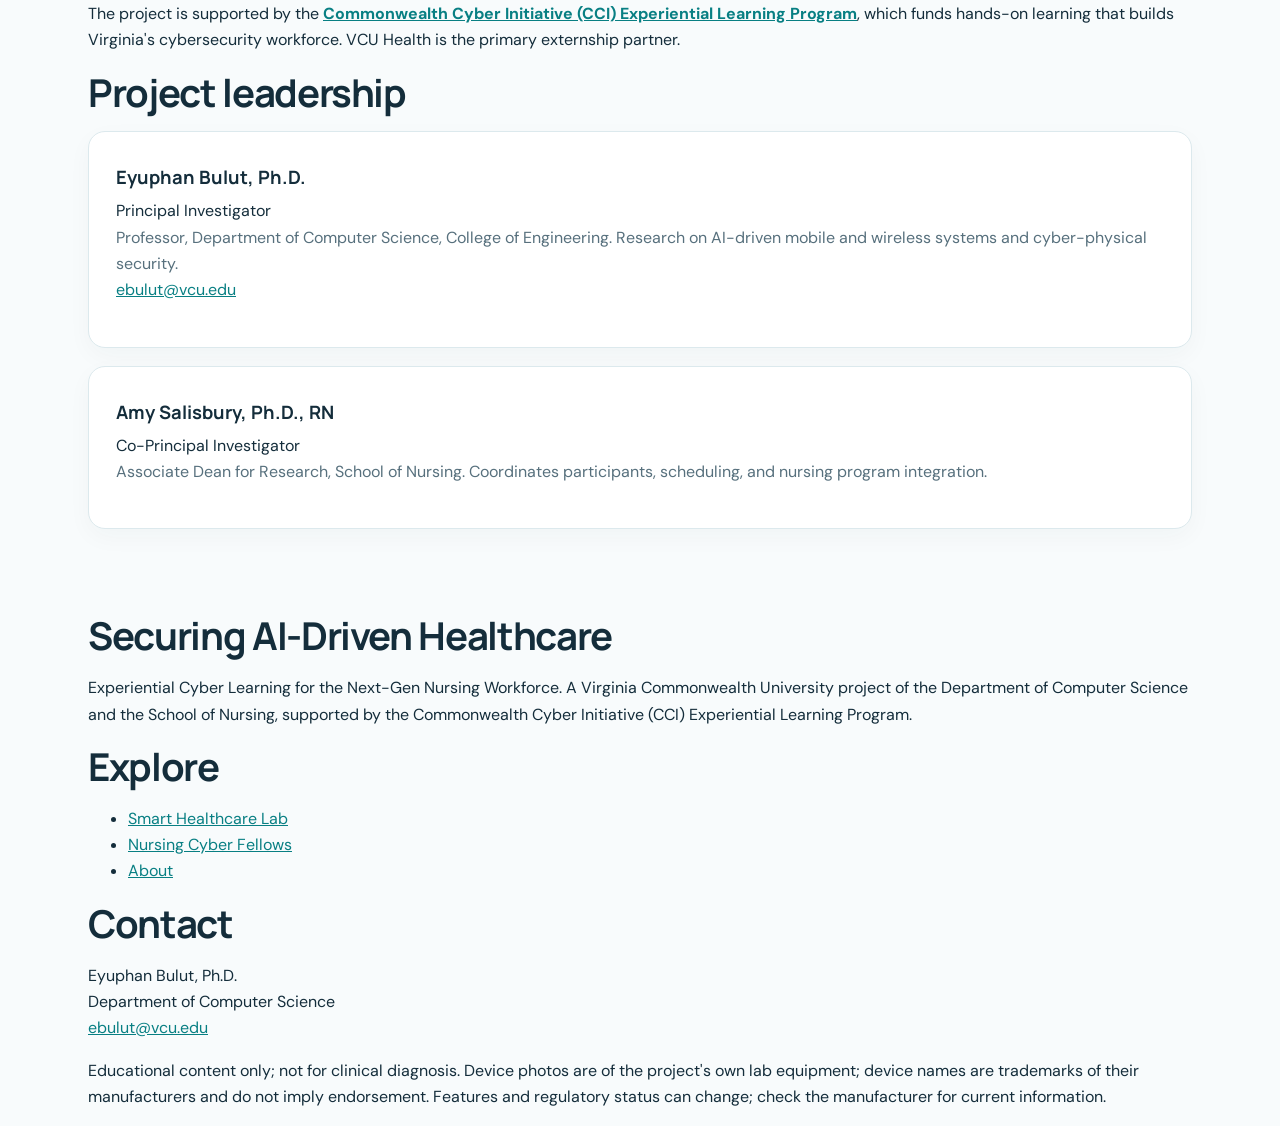
==== commit b917451d: "Add files via upload" ====
--- a/about.html
+++ b/about.html
@@ -1 +1,83 @@
-<!doctype html><html lang="en"><head><meta charset="utf-8"><meta name="viewport" content="width=device-width,initial-scale=1"><meta name="description" content="About the VCU project Securing AI-Driven Healthcare."><title>About | Nursing AI + Cyber</title><link rel="stylesheet" href="assets/style.css"><link rel="icon" href="assets/beam.svg" type="image/svg+xml"></head><body><div class="topline">VIRGINIA COMMONWEALTH UNIVERSITY · COMPUTER SCIENCE + NURSING</div><header class="nav"><div class="container navinner"><a class="brand" href="index.html"><span class="brandmark">+</span><span>NURSING <span style="color:#087f83">AI + CYBER</span></span></a><nav class="links" aria-label="Main navigation"><a class="" href="index.html">Home</a><a class="" href="lab.html">Smart Healthcare Lab</a><a class="" href="fellows.html">Nursing Cyber Fellows</a><a class="" href="get-involved.html">Get Involved</a><a class="active" href="about.html">About</a></nav></div></header><main><section class="pagehead"><div class="container"><div class="eyebrow">About the project</div><h1>Building a cyber-aware nursing workforce</h1><p class="lead">A collaboration between Virginia Commonwealth University’s Department of Computer Science and School of Nursing, supported by the Commonwealth Cyber Initiative.</p></div></section><section class="section"><div class="container"><div class="grid2"><div><div class="eyebrow">Our mission</div><h2>Clinical judgment meets connected technology</h2><p>As healthcare systems increasingly rely on AI and connected devices, nursing students need opportunities to understand both the benefits and the risks. This experiential learning project combines hands-on lab activities, structured Fellows training, and planned healthcare externships.</p><p>The project aims to make cybersecurity and privacy concepts approachable for students whose primary focus is patient care.</p></div><div class="card"><div class="eyebrow">Project leadership</div><h3>Eyuphan Bulut, PhD</h3><p>Principal Investigator<br>Department of Computer Science, VCU<br><a href="mailto:ebulut@vcu.edu">ebulut@vcu.edu</a></p><h3>Amy Salisbury, PhD</h3><p>Co-Principal Investigator<br>School of Nursing, VCU</p><div class="tag">Commonwealth Cyber Initiative · Experiential Learning Program</div></div></div></div></section><section class="section alt"><div class="container"><div class="banner"><div><h2>Explore the program</h2><p>Start with the Smart Healthcare Security Lab or learn about the Nursing Cyber Fellows pathway.</p></div><a class="btn" href="lab.html">Explore the lab →</a></div></div></section></main><footer class="footer"><div class="container"><div class="footergrid"><div><strong style="color:white">Nursing AI + Cyber</strong><p class="mini">Securing AI-Driven Healthcare<br>Virginia Commonwealth University</p></div><div><strong style="color:white">Explore</strong><p class="mini"><a href="lab.html">Smart Healthcare Lab</a><br><a href="fellows.html">Nursing Cyber Fellows</a><br><a href="get-involved.html">Get Involved</a></p></div><div><strong style="color:white">Contact</strong><p class="mini"><a href="mailto:ebulut@vcu.edu">ebulut@vcu.edu</a><br>Supported by the Commonwealth Cyber Initiative</p></div></div><small>© 2026 Virginia Commonwealth University project team. Educational information only; not for clinical diagnosis. Device features and availability may vary.</small></div></footer></body></html>+<!doctype html>
+<html lang="en">
+<head>
+<meta charset="utf-8">
+<meta name="viewport" content="width=device-width, initial-scale=1">
+<title>About | Securing AI-Driven Healthcare</title>
+<meta name="description" content="A VCU Computer Science and School of Nursing collaboration supported by the Commonwealth Cyber Initiative Experiential Learning Program.">
+<meta property="og:title" content="About | Securing AI-Driven Healthcare">
+<meta property="og:description" content="A VCU Computer Science and School of Nursing collaboration supported by the Commonwealth Cyber Initiative Experiential Learning Program.">
+<meta property="og:url" content="https://nursing-ai-cyber.github.io/about.html">
+<meta property="og:image" content="https://nursing-ai-cyber.github.io/assets/images/hero-clinical-learning.jpg">
+<link rel="icon" href="assets/favicon.svg" type="image/svg+xml">
+<link rel="stylesheet" href="assets/style.css">
+</head>
+<body>
+<a class="skip" href="#main">Skip to main content</a>
+<div class="utility"><div class="container"><span>Virginia Commonwealth University: Department of Computer Science and School of Nursing</span></div></div>
+<header class="site-header">
+  <div class="container header-inner">
+    <a class="brand" href="index.html"><svg class="brand-mark" viewBox="0 0 36 36" aria-hidden="true"><rect width="36" height="36" rx="8" fill="#0f6b6b"/><path d="M15 9h6v6h6v6h-6v6h-6v-6H9v-6h6z" fill="#fff"/></svg><span class="brand-text"><span class="brand-title">Securing AI-Driven Healthcare</span><span class="brand-sub">VCU Nursing and Computer Science</span></span></a>
+    <button class="nav-toggle" aria-expanded="false" aria-controls="main-nav">Menu</button>
+    <nav class="main-nav" id="main-nav" aria-label="Main"><ul><li><a href="index.html">Home</a></li><li><a href="lab.html">Smart Healthcare Lab</a></li><li><a href="fellows.html">Nursing Cyber Fellows</a></li><li><a href="about.html" aria-current="page">About</a></li></ul></nav>
+  </div>
+</header>
+<main id="main">
+
+<section class="page-head">
+  <div class="container">
+    <h1>About the project</h1>
+    <p class="lead">Preparing nurses to use AI-enabled and connected healthcare technology safely, with an eye on privacy, security, and patient safety.</p>
+  </div>
+</section>
+
+<section class="section">
+  <div class="container split">
+    <div>
+      <h2>Mission</h2>
+      <p>AI tools and connected devices are arriving in clinical care faster than training on how to use them safely. Nurses sit at the point where patients, devices, and data meet, which makes them an important and often overlooked line of defense.</p>
+      <p>This project aims to give nursing students hands-on experience with these technologies and the habits to question them: what a device collects, where its data travel, and when its output deserves a second look.</p>
+      <h2 style="margin-top:1.4em">A Nursing and Computer Science collaboration</h2>
+      <p>The program is a partnership between the VCU College of Engineering's Department of Computer Science and the VCU School of Nursing. Nursing faculty bring the clinical context; Computer Science faculty and doctoral students bring expertise in AI, mobile sensing, and security. Students learn from both.</p>
+      <p>The project is supported by the <a href="https://cyberinitiative.org/research/funded-projects/2026/experiential-learning.html"><strong>Commonwealth Cyber Initiative (CCI) Experiential Learning Program</strong></a>, which funds hands-on learning that builds Virginia's cybersecurity workforce. VCU Health is the primary externship partner.</p>
+    </div>
+    <div>
+      <h2>Project leadership</h2>
+      <div class="card person" style="margin-bottom:18px">
+        <h3>Eyuphan Bulut, Ph.D.</h3>
+        <div class="role">Principal Investigator</div>
+        <p class="small">Professor, Department of Computer Science, College of Engineering. Research on AI-driven mobile and wireless systems and cyber-physical security.<br><a href="mailto:ebulut@vcu.edu">ebulut@vcu.edu</a></p>
+      </div>
+      <div class="card person">
+        <h3>Amy Salisbury, Ph.D., RN</h3>
+        <div class="role">Co-Principal Investigator</div>
+        <p class="small">Associate Dean for Research, School of Nursing. Coordinates participants, scheduling, and nursing program integration.</p>
+      </div>
+    </div>
+  </div>
+</section>
+
+
+</main>
+<footer class="site-footer">
+  <div class="container">
+    <div class="footer-grid">
+      <div>
+        <h2>Securing AI-Driven Healthcare</h2>
+        <p>Experiential Cyber Learning for the Next-Gen Nursing Workforce. A Virginia Commonwealth University project of the Department of Computer Science and the School of Nursing, supported by the Commonwealth Cyber Initiative (CCI) Experiential Learning Program.</p>
+      </div>
+      <div>
+        <h2>Explore</h2>
+        <ul><li><a href="lab.html">Smart Healthcare Lab</a></li><li><a href="fellows.html">Nursing Cyber Fellows</a></li><li><a href="about.html">About</a></li></ul>
+      </div>
+      <div>
+        <h2>Contact</h2>
+        <p>Eyuphan Bulut, Ph.D.<br>Department of Computer Science<br><a href="mailto:ebulut@vcu.edu">ebulut@vcu.edu</a></p>
+      </div>
+    </div>
+    <p class="footer-note">Educational content only; not for clinical diagnosis. Device photos are of the project's own lab equipment; device names are trademarks of their manufacturers and do not imply endorsement. Features and regulatory status can change; check the manufacturer for current information.</p>
+  </div>
+</footer>
+<script src="assets/site.js"></script>
+</body>
+</html>
--- a/assets/style.css
+++ b/assets/style.css
@@ -1,4 +1,2 @@
-:root{--ink:#1d2834;--muted:#617180;--teal:#007c83;--teal-dark:#07535b;--gold:#f8b300;--line:#dfe5e8;--soft:#f6f8f8;--white:#fff;--max:1180px}
-*{box-sizing:border-box}html{scroll-behavior:smooth}body{margin:0;font-family:Arial,Helvetica,sans-serif;color:var(--ink);background:#fff;line-height:1.55}a{color:var(--teal);text-decoration:none}a:hover{text-decoration:underline}img{max-width:100%;display:block}.container{max-width:var(--max);margin:auto;padding:0 28px}.topline{background:#111820;color:white;text-align:center;padding:8px 18px;font-size:12px;letter-spacing:.08em;text-transform:uppercase}.nav{background:white;border-bottom:1px solid var(--line);position:sticky;top:0;z-index:10}.navinner{display:flex;align-items:center;justify-content:space-between;min-height:76px;gap:24px}.brand{display:flex;align-items:center;gap:11px;font-weight:800;color:var(--ink);letter-spacing:.01em}.brandmark{width:34px;height:34px;border-radius:8px;background:var(--teal);color:white;display:grid;place-items:center;font-size:23px}.links{display:flex;gap:28px;align-items:center}.links a{color:#314554;font-weight:700;font-size:14px}.links a.active{color:var(--teal)}.hero{padding:70px 0 64px;background:white}.hero-grid{display:grid;grid-template-columns:1.05fr .95fr;gap:62px;align-items:center}.hero h1{font-size:58px;line-height:1.03;margin:10px 0 24px;letter-spacing:-.04em;max-width:700px}.eyebrow{font-size:12px;text-transform:uppercase;letter-spacing:.18em;color:var(--teal);font-weight:800}.lead{font-size:20px;color:#506575;max-width:720px}.hero-photo{border-radius:18px;overflow:hidden;aspect-ratio:4/3;background:#e9eef0}.hero-photo img{width:100%;height:100%;object-fit:cover}.caption{font-size:11px;color:#788793;margin-top:7px}.actions{display:flex;gap:12px;flex-wrap:wrap;margin-top:28px}.btn{display:inline-flex;align-items:center;justify-content:center;padding:13px 20px;border-radius:7px;background:var(--teal);color:white;font-weight:800;border:1px solid var(--teal)}.btn:hover{background:var(--teal-dark);text-decoration:none}.btn.secondary{background:white;color:var(--ink);border-color:#c7d2d7}.section{padding:66px 0}.section.soft{background:var(--soft)}.sectionhead{max-width:760px;margin-bottom:32px}.section h2{font-size:38px;line-height:1.14;letter-spacing:-.025em;margin:8px 0 12px}.section h3{margin:8px 0;font-size:22px}.sub{color:var(--muted);font-size:17px}.path-grid{display:grid;grid-template-columns:repeat(3,1fr);gap:20px}.visual-card{border:1px solid var(--line);background:white;border-radius:12px;overflow:hidden}.visual-card img{width:100%;height:180px;object-fit:cover}.visual-card .body{padding:22px}.step{font-weight:800;color:var(--teal);font-size:12px;letter-spacing:.12em;text-transform:uppercase}.news-card{display:grid;grid-template-columns:260px 1fr;gap:28px;border:1px solid var(--line);border-radius:12px;overflow:hidden;background:#fff}.news-card img{width:100%;height:100%;min-height:210px;object-fit:cover}.news-card .body{padding:28px 28px 28px 0}.stats{display:grid;grid-template-columns:repeat(3,1fr);gap:0;border:1px solid var(--line);border-radius:10px;overflow:hidden}.stat{padding:25px;border-right:1px solid var(--line)}.stat:last-child{border-right:0}.stat strong{display:block;font-size:30px;color:var(--teal)}.stat span{color:var(--muted)}.device-section{margin-top:42px}.room-title{display:flex;gap:14px;align-items:center;padding-bottom:12px;border-bottom:2px solid #dfe6e8}.room-badge{background:#eef7f7;color:var(--teal-dark);font-weight:800;padding:6px 10px;border-radius:6px;font-size:12px;text-transform:uppercase;letter-spacing:.06em}.device-grid{display:grid;grid-template-columns:repeat(2,1fr);gap:22px;margin-top:24px}.device-card{display:grid;grid-template-columns:180px 1fr;gap:20px;border:1px solid var(--line);border-radius:12px;padding:18px;background:#fff}.device-img{height:160px;border-radius:9px;background:#f5f6f6;display:flex;align-items:center;justify-content:center;overflow:hidden}.device-img img{width:100%;height:100%;object-fit:contain}.device-card h3{font-size:20px;margin:0 0 5px}.tagrow{display:flex;gap:7px;flex-wrap:wrap;margin:8px 0 10px}.tag{font-size:11px;font-weight:800;background:#f0f4f5;border:1px solid #dde5e7;border-radius:5px;padding:3px 6px;color:#425665}.question{background:#f6f8f8;border-left:3px solid var(--teal);padding:10px 12px;margin-top:12px;font-size:14px}.compare{display:grid;grid-template-columns:1fr 1fr;gap:18px;margin-top:18px}.compare>div{border:1px solid var(--line);padding:20px;border-radius:10px;background:#fff}.module-grid{display:grid;grid-template-columns:repeat(3,1fr);gap:20px}.module{border-top:4px solid var(--teal);background:#fff;border-left:1px solid var(--line);border-right:1px solid var(--line);border-bottom:1px solid var(--line);padding:22px;border-radius:7px}.callout{padding:24px 28px;border-radius:10px;background:#eef7f7;border:1px solid #cfe4e5}.two-col{display:grid;grid-template-columns:1fr 1fr;gap:38px}.simple-list{padding-left:18px}.footer{background:#19232c;color:#d9e0e4;padding:44px 0 24px;margin-top:40px}.footergrid{display:grid;grid-template-columns:2fr 1fr 1fr;gap:36px}.footer a{color:#d9e0e4}.mini{font-size:13px;line-height:1.7}.footer small{display:block;border-top:1px solid #40505c;margin-top:30px;padding-top:18px;color:#9eadb7}.source-note{font-size:11px;color:#788793;margin-top:20px}.pagehead{padding:54px 0 38px;border-bottom:1px solid var(--line);background:#fff}.pagehead h1{font-size:48px;letter-spacing:-.035em;margin:8px 0 12px}.quote{font-size:24px;line-height:1.4;border-left:4px solid var(--gold);padding-left:22px;color:#334853}.cta-bar{display:flex;justify-content:space-between;gap:24px;align-items:center;background:#f5f7f7;border:1px solid var(--line);border-radius:10px;padding:24px 28px}.mobile-note{display:none}
-@media(max-width:900px){.links{display:none}.hero-grid,.news-card,.two-col{grid-template-columns:1fr}.hero h1{font-size:44px}.path-grid,.module-grid,.stats{grid-template-columns:1fr}.stat{border-right:0;border-bottom:1px solid var(--line)}.stat:last-child{border-bottom:0}.device-grid{grid-template-columns:1fr}.news-card .body{padding:24px}.news-card img{max-height:260px}.footergrid{grid-template-columns:1fr}.mobile-note{display:block}.pagehead h1{font-size:40px}}
-@media(max-width:560px){.container{padding:0 18px}.hero{padding:48px 0}.hero h1{font-size:38px}.section{padding:48px 0}.section h2{font-size:31px}.device-card{grid-template-columns:1fr}.device-img{height:200px}.compare{grid-template-columns:1fr}.cta-bar{align-items:flex-start;flex-direction:column}}
+@import url('https://fonts.googleapis.com/css2?family=DM+Sans:wght@400;500;600;700&family=Manrope:wght@400;500;600;700;800&display=swap');
+:root{--ink:#142d3b;--muted:#57707d;--teal:#087f83;--mint:#e9f7f3;--blue:#eaf2fa;--border:#dce9ed;--bg:#f8fbfc;--white:#fff}*{box-sizing:border-box}html{scroll-behavior:smooth}body{margin:0;background:var(--bg);color:var(--ink);font-family:'DM Sans',Arial,sans-serif;line-height:1.65}h1,h2,h3,.brand{font-family:Manrope,Arial,sans-serif;line-height:1.19}h1{font-size:clamp(2.5rem,5vw,4.4rem);letter-spacing:-.05em;margin:14px 0 22px}h2{font-size:clamp(1.8rem,3vw,2.55rem);letter-spacing:-.035em;margin:8px 0 16px}h3{font-size:1.15rem;margin:8px 0 9px}p{margin:0 0 16px}a{color:var(--teal)}.container{max-width:1160px;margin:auto;padding:0 28px}.topline{background:#0e3a4a;color:#d9f3f0;text-align:center;font-size:.78rem;padding:7px 15px;letter-spacing:.045em}.nav{background:#fff;border-bottom:1px solid var(--border);position:sticky;top:0;z-index:20}.navinner{display:flex;align-items:center;justify-content:space-between;gap:20px;min-height:77px}.brand{font-weight:800;font-size:1.04rem;text-decoration:none;color:var(--ink);display:flex;align-items:center;gap:12px}.brandmark{width:39px;height:39px;border-radius:12px;background:var(--teal);color:#fff;display:grid;place-items:center;font-size:23px}.links{display:flex;align-items:center;gap:25px}.links a{text-decoration:none;color:#385461;font-size:.9rem;font-weight:700}.links a.active,.links a:hover{color:var(--teal)}.links a.navcta{background:var(--ink);color:#fff;padding:10px 16px;border-radius:9px}.hero{background:linear-gradient(125deg,#f3faf9 0%,#fff 65%,#e9f3f8 100%);padding:86px 0 78px;overflow:hidden}.hero-grid{display:grid;grid-template-columns:1.06fr .94fr;gap:50px;align-items:center}.eyebrow{text-transform:uppercase;color:var(--teal);font-size:.75rem;font-weight:800;letter-spacing:.17em}.lead{font-size:1.13rem;color:var(--muted);max-width:610px}.actions{display:flex;gap:12px;flex-wrap:wrap;margin-top:28px}.btn{display:inline-block;background:var(--teal);color:#fff;text-decoration:none;padding:13px 21px;border-radius:10px;font-weight:800;font-size:.92rem}.btn.secondary{background:#fff;border:1px solid #c9dfe3;color:var(--ink)}.heroart{width:100%;height:auto;filter:drop-shadow(0 22px 36px rgba(13,69,79,.12))}.section{padding:76px 0}.section.alt{background:#fff}.sectionhead{max-width:720px;margin-bottom:30px}.sub{color:var(--muted);font-size:1.04rem}.grid3{display:grid;grid-template-columns:repeat(3,1fr);gap:19px}.grid2{display:grid;grid-template-columns:repeat(2,1fr);gap:19px}.card{background:#fff;border:1px solid var(--border);border-radius:17px;padding:27px;box-shadow:0 8px 24px rgba(20,60,70,.035)}.alt .card{background:#f9fcfd}.num{font-family:Manrope;font-size:2rem;color:var(--teal);font-weight:800}.pill{display:inline-block;background:#e8f5f2;color:#087f83;border-radius:30px;padding:5px 11px;font-size:.72rem;font-weight:800;letter-spacing:.04em}.card p,.muted{color:var(--muted)}.textlink{font-weight:800;text-decoration:none}.stats{display:grid;grid-template-columns:repeat(3,1fr);gap:25px;padding:29px 0;border-top:1px solid var(--border);border-bottom:1px solid var(--border)}.stat strong{font-size:1.75rem;font-family:Manrope;display:block}.stat span{color:var(--muted);font-size:.9rem}.banner{background:#123c4a;color:#fff;border-radius:22px;padding:38px 42px;display:flex;align-items:center;justify-content:space-between;gap:30px}.banner p{color:#cce4e6}.banner .btn{background:#fff;color:#123c4a}.footer{background:#102d3b;color:#b7ced6;padding:40px 0 24px}.footer a{color:#d7f3f0}.footergrid{display:flex;justify-content:space-between;gap:25px;flex-wrap:wrap}.footer small{display:block;margin-top:26px;border-top:1px solid #35515c;padding-top:18px}.pagehead{background:linear-gradient(110deg,#eaf7f4,#f2f8fc);padding:68px 0 58px}.pagehead h1{font-size:clamp(2.3rem,4vw,3.4rem)}.devicegrid{display:grid;grid-template-columns:repeat(2,1fr);gap:18px}.device{display:flex;gap:20px;align-items:flex-start}.device-icon{flex:0 0 75px;width:75px;height:75px;background:#e7f4f5;border-radius:17px;display:grid;place-items:center}.device-icon img{width:57px;height:57px}.device h3{margin-top:0}.device p{font-size:.92rem}.device .question{font-size:.87rem;border-top:1px solid var(--border);padding-top:11px;color:#345967}.tag{font-size:.75rem;font-weight:800;color:var(--teal);letter-spacing:.06em;text-transform:uppercase}.notice{border-left:4px solid var(--teal);background:#eaf7f4;padding:16px 20px;border-radius:0 10px 10px 0;color:#315662}.steps{counter-reset:step}.step{padding:17px 0;border-bottom:1px solid var(--border)}.step strong{color:var(--teal)}.placeholder{border:1px dashed #91b9bd;background:#f3faf9;border-radius:13px;padding:22px;color:#416772}.iconrow{display:flex;align-items:center;gap:14px}.iconrow img{width:70px;height:70px}.mini{font-size:.85rem}.menu{display:none}a:focus-visible,button:focus-visible{outline:3px solid #e8ad40;outline-offset:3px}@media(max-width:800px){.hero-grid,.grid3,.grid2,.devicegrid{grid-template-columns:1fr}.hero{padding:55px 0}.heroart{max-height:360px}.links{gap:12px;flex-wrap:wrap;justify-content:flex-end}.links a{font-size:.79rem}.brand{font-size:.88rem}.navinner{padding-top:12px;padding-bottom:12px}.banner{display:block}.banner .btn{margin-top:15px}.stats{grid-template-columns:1fr;gap:12px}.section{padding:55px 0}}@media(max-width:520px){.container{padding:0 19px}.navinner{display:block}.links{justify-content:flex-start;margin-top:12px;gap:14px}.links a.navcta{padding:6px 9px}.device{gap:12px}.device-icon{flex-basis:58px;width:58px;height:58px}.device-icon img{width:46px;height:46px}.card{padding:21px}.banner{padding:28px}}
